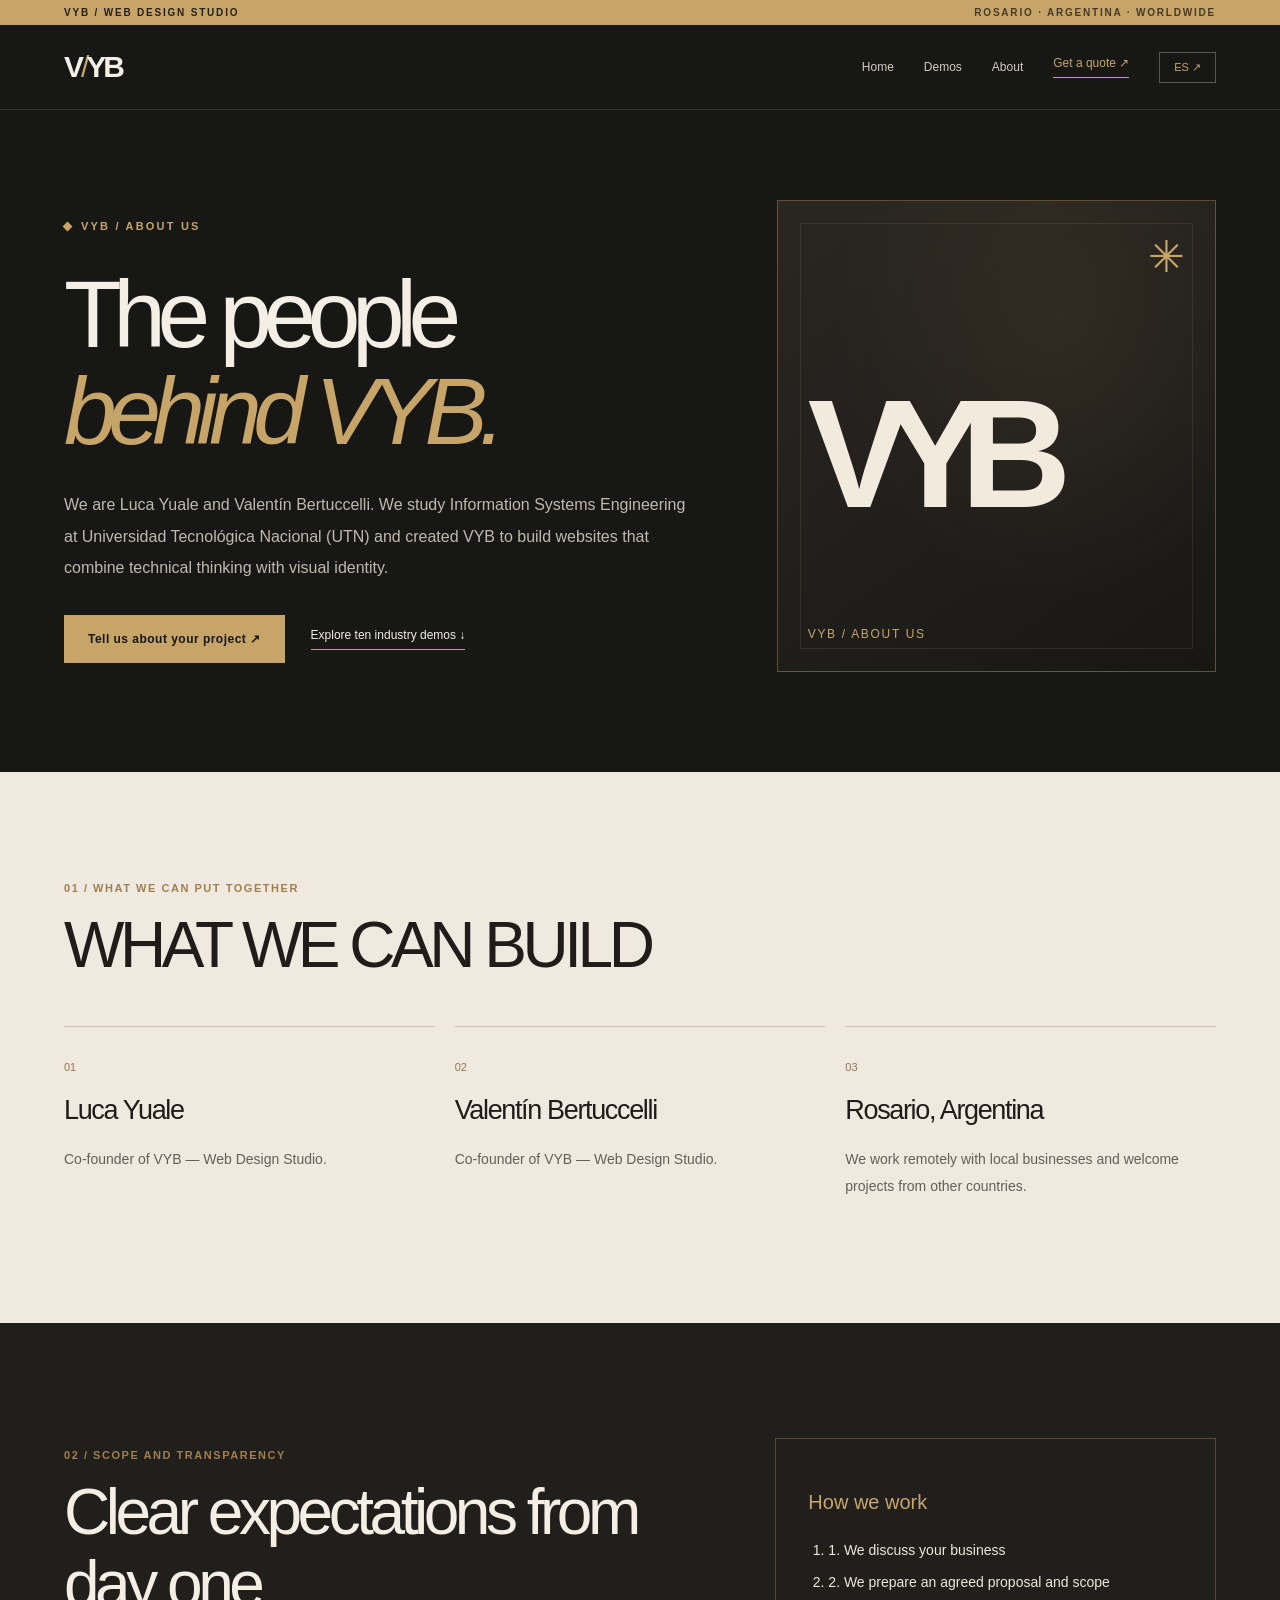
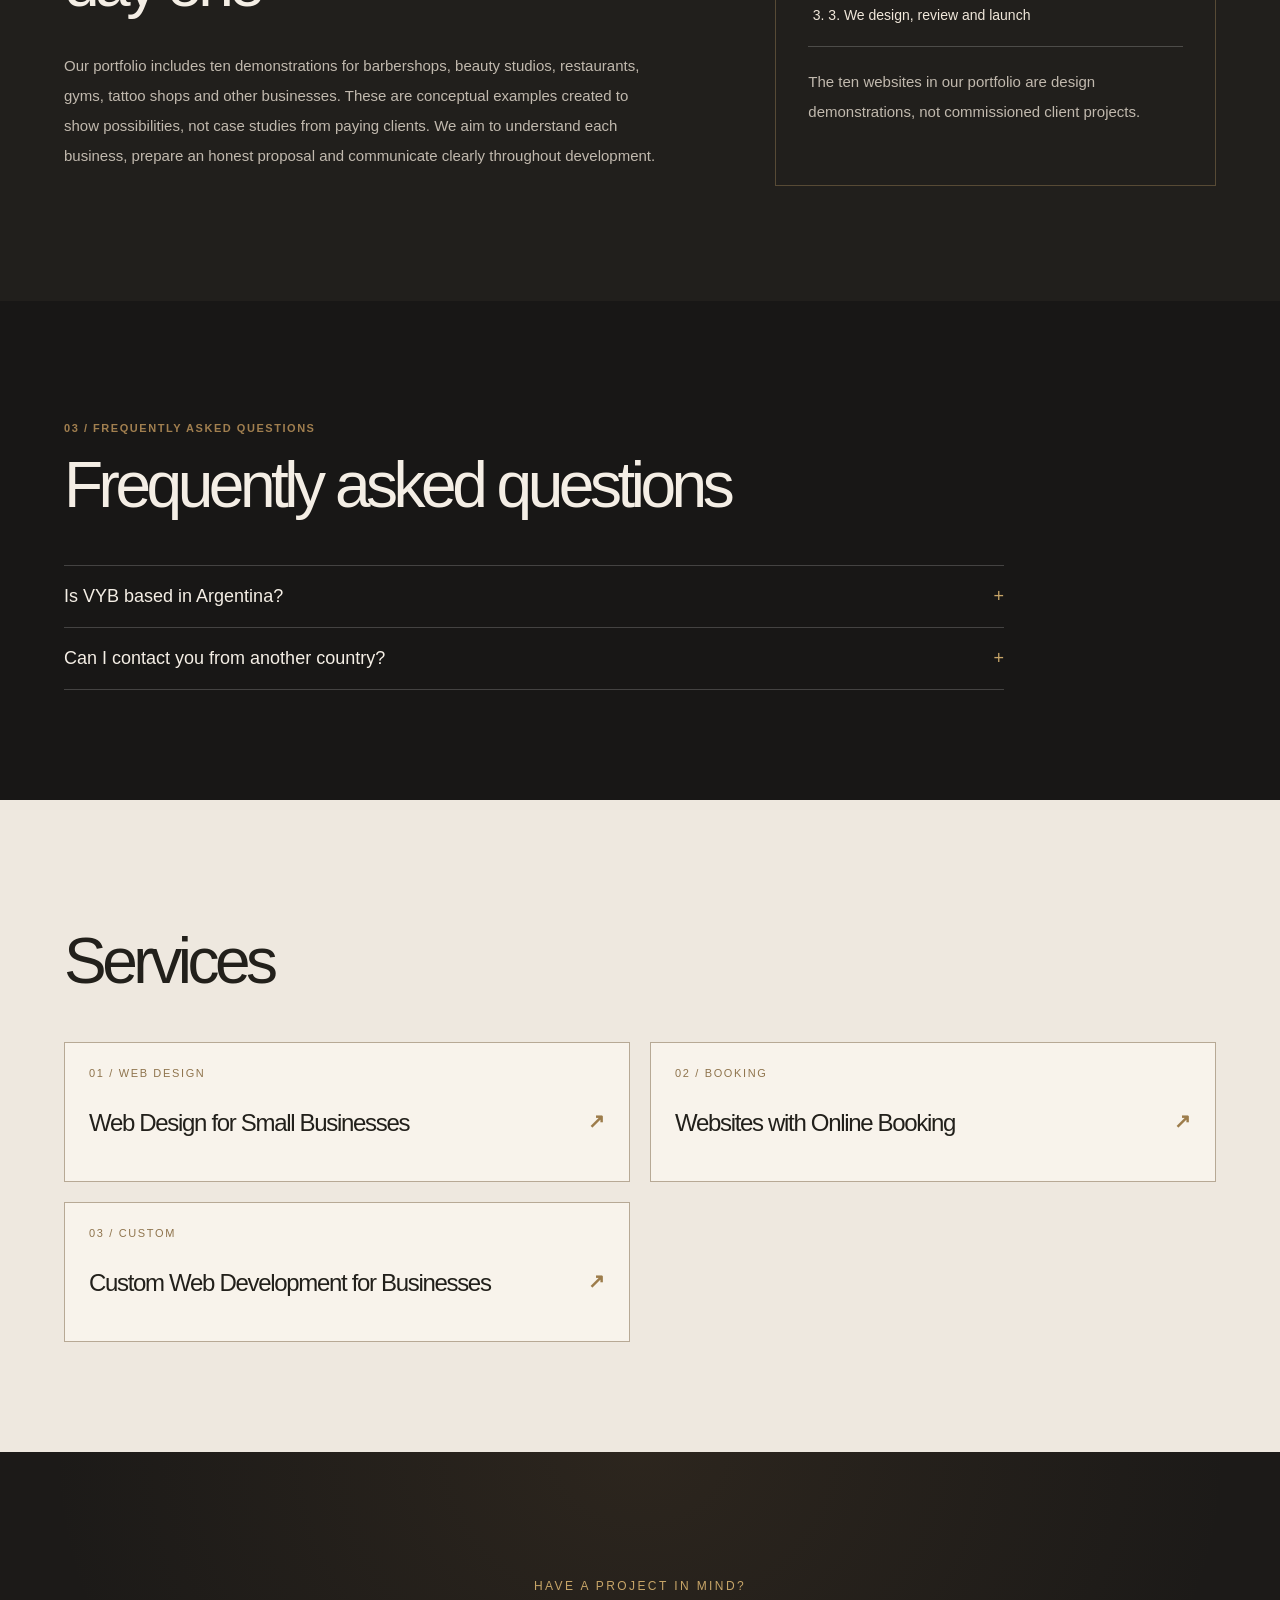
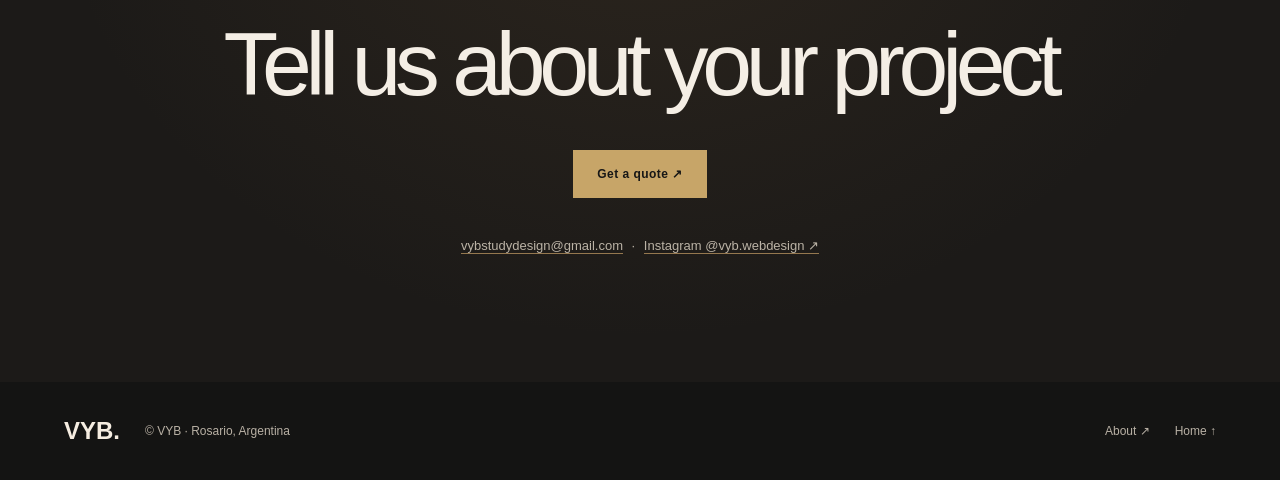
==== en/about/index.html @ a6c83844 "Add files via upload" ====
<!doctype html>
<html lang="en">
<head>
  <meta charset="utf-8">
  <meta name="viewport" content="width=device-width, initial-scale=1">
  <title>About VYB — Luca Yuale &amp; Valentín Bertuccelli</title>
  <meta name="description" content="Meet Luca Yuale and Valentín Bertuccelli, founders of VYB Web Design Studio in Rosario, Argentina and Systems Engineering students at UTN.">
  <meta name="robots" content="index,follow,max-image-preview:large">
  <meta name="theme-color" content="#171716">
  <link rel="canonical" href="https://vyb.vybstudydesign.workers.dev/en/about/">
  <link rel="alternate" hreflang="es" href="https://vyb.vybstudydesign.workers.dev/es/nosotros/">
  <link rel="alternate" hreflang="en" href="https://vyb.vybstudydesign.workers.dev/en/about/">
  <meta property="og:type" content="website">
  <meta property="og:site_name" content="VYB — Web Design Studio">
  <meta property="og:title" content="About VYB — Luca Yuale &amp; Valentín Bertuccelli">
  <meta property="og:description" content="Meet Luca Yuale and Valentín Bertuccelli, founders of VYB Web Design Studio in Rosario, Argentina and Systems Engineering students at UTN.">
  <meta property="og:url" content="https://vyb.vybstudydesign.workers.dev/en/about/">
  <meta property="og:image" content="https://vyb.vybstudydesign.workers.dev/assets/vyb-logo-email.png">
  <meta property="og:locale" content="en_US">
  <meta name="twitter:card" content="summary_large_image">
  <link rel="icon" href="/assets/favicon.svg" type="image/svg+xml">
  <link rel="stylesheet" href="/seo-pages.css">
  <script type="application/ld+json">{"@context":"https://schema.org","@type":"AboutPage","name":"About VYB — Luca Yuale & Valentín Bertuccelli","url":"https://vyb.vybstudydesign.workers.dev/en/about/","description":"Meet Luca Yuale and Valentín Bertuccelli, founders of VYB Web Design Studio in Rosario, Argentina and Systems Engineering students at UTN.","inLanguage":"en","isPartOf":{"@type":"WebSite","name":"VYB — Web Design Studio","url":"https://vyb.vybstudydesign.workers.dev/"},"publisher":{"@type":"Organization","name":"VYB — Web Design Studio","url":"https://vyb.vybstudydesign.workers.dev/"}}</script>
</head>
<body>
  <a class="sr-skip" href="#main">Skip to content</a>
  <div class="seo-topbar">VYB / WEB DESIGN STUDIO <span>ROSARIO · ARGENTINA · WORLDWIDE</span></div>
  <header class="seo-header">
    <a class="seo-logo" href="/" aria-label="VYB - Home">V<span>/</span>YB</a>
    <nav aria-label="Navigation"><a href="/">Home</a><a href="/#proyectos">Demos</a><a href="/en/about/">About</a><a class="seo-nav-cta" href="/#contacto">Get a quote ↗</a></nav>
    <a class="seo-language" lang="es" hreflang="es" href="/es/nosotros/" aria-label="Versión en español">ES ↗</a>
  </header>
  <main id="main">
    <section class="seo-hero">
      <div class="seo-hero-copy"><p class="seo-eyebrow"><span></span>VYB / ABOUT US</p><h1>The people<br><em>behind VYB.</em></h1><p class="seo-lede">We are Luca Yuale and Valentín Bertuccelli. We study Information Systems Engineering at Universidad Tecnológica Nacional (UTN) and created VYB to build websites that combine technical thinking with visual identity.</p>
        <div class="seo-buttons"><a class="seo-button" href="/#contacto">Tell us about your project ↗</a><a class="seo-text-link" href="/#proyectos">Explore ten industry demos ↓</a></div></div>
      <div class="seo-hero-art" aria-hidden="true"><div class="seo-frame"><span class="seo-art-star">✳</span><span class="seo-art-vyb">VYB</span><span class="seo-art-number">VYB / ABOUT US</span><span class="seo-art-stripe"></span></div></div>
    </section>
    <section class="seo-features"><div class="seo-section-label">01 / What we can put together</div><h2>WHAT WE CAN BUILD</h2><div class="seo-feature-grid"><article class="seo-feature"><span>01</span><h3>Luca Yuale</h3><p>Co-founder of VYB — Web Design Studio.</p></article>
<article class="seo-feature"><span>02</span><h3>Valentín Bertuccelli</h3><p>Co-founder of VYB — Web Design Studio.</p></article>
<article class="seo-feature"><span>03</span><h3>Rosario, Argentina</h3><p>We work remotely with local businesses and welcome projects from other countries.</p></article></div></section>
    <section class="seo-process"><div><p class="seo-section-label">02 / Scope and transparency</p><h2>Clear expectations from day one</h2><p>Our portfolio includes ten demonstrations for barbershops, beauty studios, restaurants, gyms, tattoo shops and other businesses. These are conceptual examples created to show possibilities, not case studies from paying clients. We aim to understand each business, prepare an honest proposal and communicate clearly throughout development.</p></div><div class="seo-steps"><h3>How we work</h3><ol><li>1. We discuss your business</li>
<li>2. We prepare an agreed proposal and scope</li>
<li>3. We design, review and launch</li></ol><p class="seo-disclaimer">The ten websites in our portfolio are design demonstrations, not commissioned client projects.</p></div></section>
    <section class="seo-faq"><p class="seo-section-label">03 / Frequently asked questions</p><h2>Frequently asked questions</h2><div class="seo-faq-list"><details><summary>Is VYB based in Argentina?<span aria-hidden="true">+</span></summary><p>Yes. VYB is an independent web design studio founded in Rosario, Santa Fe, Argentina.</p></details>
<details><summary>Can I contact you from another country?<span aria-hidden="true">+</span></summary><p>Yes. We can discuss and quote remote projects for businesses in Argentina and abroad.</p></details></div></section>
    <section class="seo-related"><h2>Services</h2><div class="seo-related-grid"><a class="seo-service-link" href="/en/web-design/"><span>01 / WEB DESIGN</span><strong>Web Design for Small Businesses</strong><b aria-hidden="true">↗</b></a>
<a class="seo-service-link" href="/en/online-booking/"><span>02 / BOOKING</span><strong>Websites with Online Booking</strong><b aria-hidden="true">↗</b></a>
<a class="seo-service-link" href="/en/custom-web-development/"><span>03 / CUSTOM</span><strong>Custom Web Development for Businesses</strong><b aria-hidden="true">↗</b></a></div></section>
    <section class="seo-final"><p>Have a project in mind?</p><h2>Tell us about your project</h2><a class="seo-button" href="/#contacto">Get a quote ↗</a><p class="seo-mail"><a href="mailto:vybstudydesign@gmail.com">vybstudydesign@gmail.com</a> · <a href="https://www.instagram.com/vyb.webdesign/" rel="noopener noreferrer" target="_blank">Instagram @vyb.webdesign ↗</a></p></section>
  </main>
  <footer class="seo-footer"><a href="/">VYB.</a><span>© VYB · Rosario, Argentina</span><a href="/en/about/">About ↗</a><a href="/">Home ↑</a></footer>
</body>
</html>
---- seo-pages.css ----
/* VYB editorial microsite: fast static HTML for crawlers and visitors. */
:root{--ink:#171716;--ink2:#211f1c;--paper:#f4eee5;--gold:#c7a568;--muted:#aaa399;color-scheme:dark;scroll-behavior:smooth}
*{box-sizing:border-box}body{margin:0;background:var(--ink);color:var(--paper);font-family:Arial,Helvetica,sans-serif;-webkit-font-smoothing:antialiased}a{color:inherit;text-decoration:none}a:hover{color:var(--gold)}button,a{outline-offset:4px}em{font-style:italic;color:var(--gold);font-weight:400}
.sr-skip{position:fixed;transform:translateY(-160%);z-index:40;top:0;left:0;background:#fff;color:#111;padding:15px}.sr-skip:focus{transform:none}
.seo-topbar{display:flex;justify-content:space-between;align-items:center;padding:7px 5%;background:var(--gold);color:#252017;font-size:10px;letter-spacing:.18em;font-weight:700}.seo-topbar span{opacity:.8}
.seo-header{padding:0 5%;height:85px;display:flex;align-items:center;gap:30px;border-bottom:1px solid #ffffff1b}.seo-logo{font-size:30px;font-weight:700;letter-spacing:-.1em;line-height:1}.seo-logo span{color:var(--gold);font-weight:300}.seo-header nav{display:flex;gap:30px;align-items:center;margin-left:auto}.seo-header nav a{font-size:12px;color:#d3cbc1}.seo-header nav .seo-nav-cta{color:var(--gold);border-bottom:1px solid var(--gold);padding-bottom:7px}.seo-language{padding:8px 14px;border:1px solid #ffffff46;font-size:11px;color:var(--gold);white-space:nowrap}
.seo-hero{max-width:1500px;margin:auto;padding:90px 5% 100px;min-height:580px;display:grid;grid-template-columns:1.18fr .82fr;gap:7%;align-items:center}.seo-eyebrow{letter-spacing:.2em;color:var(--gold);font-size:11px;font-weight:700;display:flex;gap:10px;align-items:center}.seo-eyebrow span{width:7px;height:7px;background:var(--gold);transform:rotate(45deg)}.seo-hero h1{font-size:clamp(52px,7.4vw,110px);line-height:1.02;letter-spacing:-.09em;font-weight:500;margin:34px 0 30px;max-width:850px}.seo-lede{font-size:16px;line-height:1.95;color:#c1b9ae;max-width:650px}.seo-buttons{display:flex;align-items:center;gap:26px;flex-wrap:wrap;margin-top:32px}.seo-button{display:inline-flex;padding:17px 24px;background:var(--gold);color:#171716;font-size:12px;letter-spacing:.04em;font-weight:700;align-items:center;min-height:48px}.seo-button:hover{background:#e0c797;color:#171716}.seo-text-link{font-size:12px;border-bottom:1px solid var(--gold);padding-bottom:7px}.seo-hero-art{min-height:420px;display:grid;place-items:center}.seo-frame{width:100%;aspect-ratio:.93;max-height:530px;border:1px solid #b18f5e70;background:radial-gradient(ellipse at 65% 25%,#81653b26,transparent 56%),linear-gradient(145deg,#2a2722,#181716);position:relative;padding:30px;display:flex;flex-direction:column;justify-content:space-between}.seo-art-vyb{font-size:clamp(95px,12vw,190px);letter-spacing:-.17em;line-height:1;font-weight:800;color:#f3eade}.seo-art-star{font-size:44px;color:var(--gold);align-self:end}.seo-art-number{font-size:12px;color:var(--gold);letter-spacing:.14em}.seo-art-stripe{position:absolute;top:22px;left:22px;right:22px;bottom:22px;border:1px solid #b18f5e24;pointer-events:none}
.seo-features,.seo-faq,.seo-related{padding:110px max(5%,calc((100vw - 1400px)/2));}.seo-features{background:#efe9e0;color:#201c19}.seo-section-label{color:#a17f4f;font-size:11px;font-weight:700;letter-spacing:.14em;text-transform:uppercase}.seo-features h2,.seo-process h2,.seo-faq h2,.seo-related h2{font-size:clamp(36px,5vw,66px);line-height:1.12;letter-spacing:-.07em;font-weight:500;margin:16px 0 44px}.seo-feature-grid{display:grid;grid-template-columns:repeat(3,1fr);gap:20px}.seo-feature{border-top:1px solid #8b756357;padding:30px 15px 0 0}.seo-feature>span{font-size:11px;color:#977647}.seo-feature h3{font-size:27px;letter-spacing:-.05em;font-weight:500;margin:20px 0}.seo-feature p{color:#655f58;font-size:14px;line-height:1.9}
.seo-process{padding:115px 5%;display:grid;grid-template-columns:1.15fr .85fr;gap:10%;background:#211f1c}.seo-process>div:first-child{max-width:760px}.seo-process h2{margin-bottom:30px}.seo-process>div>p:not(.seo-section-label){font-size:15px;color:#c1b9ae;line-height:2;max-width:700px}.seo-steps{border:1px solid #a88b5b66;padding:32px}.seo-steps h3{color:var(--gold);font-size:20px;font-weight:500}.seo-steps ol{padding-left:20px;line-height:2.3;color:#f0e7da;font-size:14px}.seo-disclaimer{border-top:1px solid #ffffff33;padding-top:20px;color:#a9a197;font-size:12px;line-height:1.8}
.seo-faq{background:#181716}.seo-faq-list{max-width:940px}.seo-faq details{border-top:1px solid #ffffff30;padding:20px 0}.seo-faq details:last-child{border-bottom:1px solid #ffffff30}.seo-faq summary{display:flex;justify-content:space-between;gap:22px;cursor:pointer;list-style:none;font-size:18px}.seo-faq summary::-webkit-details-marker{display:none}.seo-faq summary span{color:var(--gold)}.seo-faq details[open] summary span{transform:rotate(45deg)}.seo-faq details p{max-width:770px;line-height:1.85;color:#aaa399;font-size:14px;margin:14px 0 0}
.seo-related{background:#eee8df;color:#22201b}.seo-related-grid{display:grid;grid-template-columns:repeat(2,1fr);gap:20px}.seo-service-link{min-height:140px;padding:24px;display:grid;grid-template-columns:1fr auto;border:1px solid #b7a995;gap:10px;background:#f8f3eb}.seo-service-link span{grid-column:1/-1;color:#8f744d;font-size:11px;letter-spacing:.15em}.seo-service-link strong{font-size:24px;font-weight:500;letter-spacing:-.055em}.seo-service-link b{color:#9d7c4b;font-size:20px}
.seo-final{text-align:center;padding:115px 5% 110px;background:radial-gradient(ellipse at 50% 0,#7f603b2a,transparent 65%),#1c1a18}.seo-final>p:first-child{color:var(--gold);font-size:12px;letter-spacing:.2em;text-transform:uppercase}.seo-final h2{font-size:clamp(45px,7vw,90px);letter-spacing:-.07em;font-weight:500;margin:20px 0 34px}.seo-mail{margin-top:35px;font-size:13px;color:#bbb3a6;line-height:2}.seo-mail a{border-bottom:1px solid #95784f;margin:0 5px}.seo-footer{display:flex;align-items:center;gap:25px;flex-wrap:wrap;justify-content:space-between;padding:35px 5%;background:#141413;font-size:12px;color:#b9b1a5}.seo-footer>a:first-child{font-size:24px;font-weight:700;color:#f5ede1}.seo-footer>span{margin-right:auto}
@media(max-width:900px){.seo-hero{grid-template-columns:1fr}.seo-hero-art{min-height:230px}.seo-frame{max-width:600px;aspect-ratio:1.8}.seo-art-vyb{font-size:105px}.seo-feature-grid{grid-template-columns:1fr;gap:12px}.seo-process{grid-template-columns:1fr}.seo-related-grid{grid-template-columns:1fr}.seo-hero h1{font-size:clamp(48px,9vw,88px)}}
@media(max-width:650px){.seo-topbar span{display:none}.seo-header{gap:13px;height:auto;min-height:72px;flex-wrap:wrap;padding:14px 5%}.seo-header nav{order:3;width:100%;margin:0;justify-content:space-between;gap:12px}.seo-header nav a{font-size:11px}.seo-header nav a:nth-child(2){display:none}.seo-language{margin-left:auto}.seo-hero{padding-top:70px;padding-bottom:70px}.seo-hero h1{font-size:clamp(43px,12vw,70px)}.seo-hero-art{min-height:230px}.seo-frame{min-height:240px}.seo-art-vyb{font-size:88px}.seo-features,.seo-faq,.seo-related,.seo-process,.seo-final{padding-top:75px;padding-bottom:75px}.seo-steps{padding:22px}.seo-feature h3{font-size:25px}.seo-footer>span{flex-basis:100%}}
@media(prefers-reduced-motion:reduce){:root{scroll-behavior:auto}}
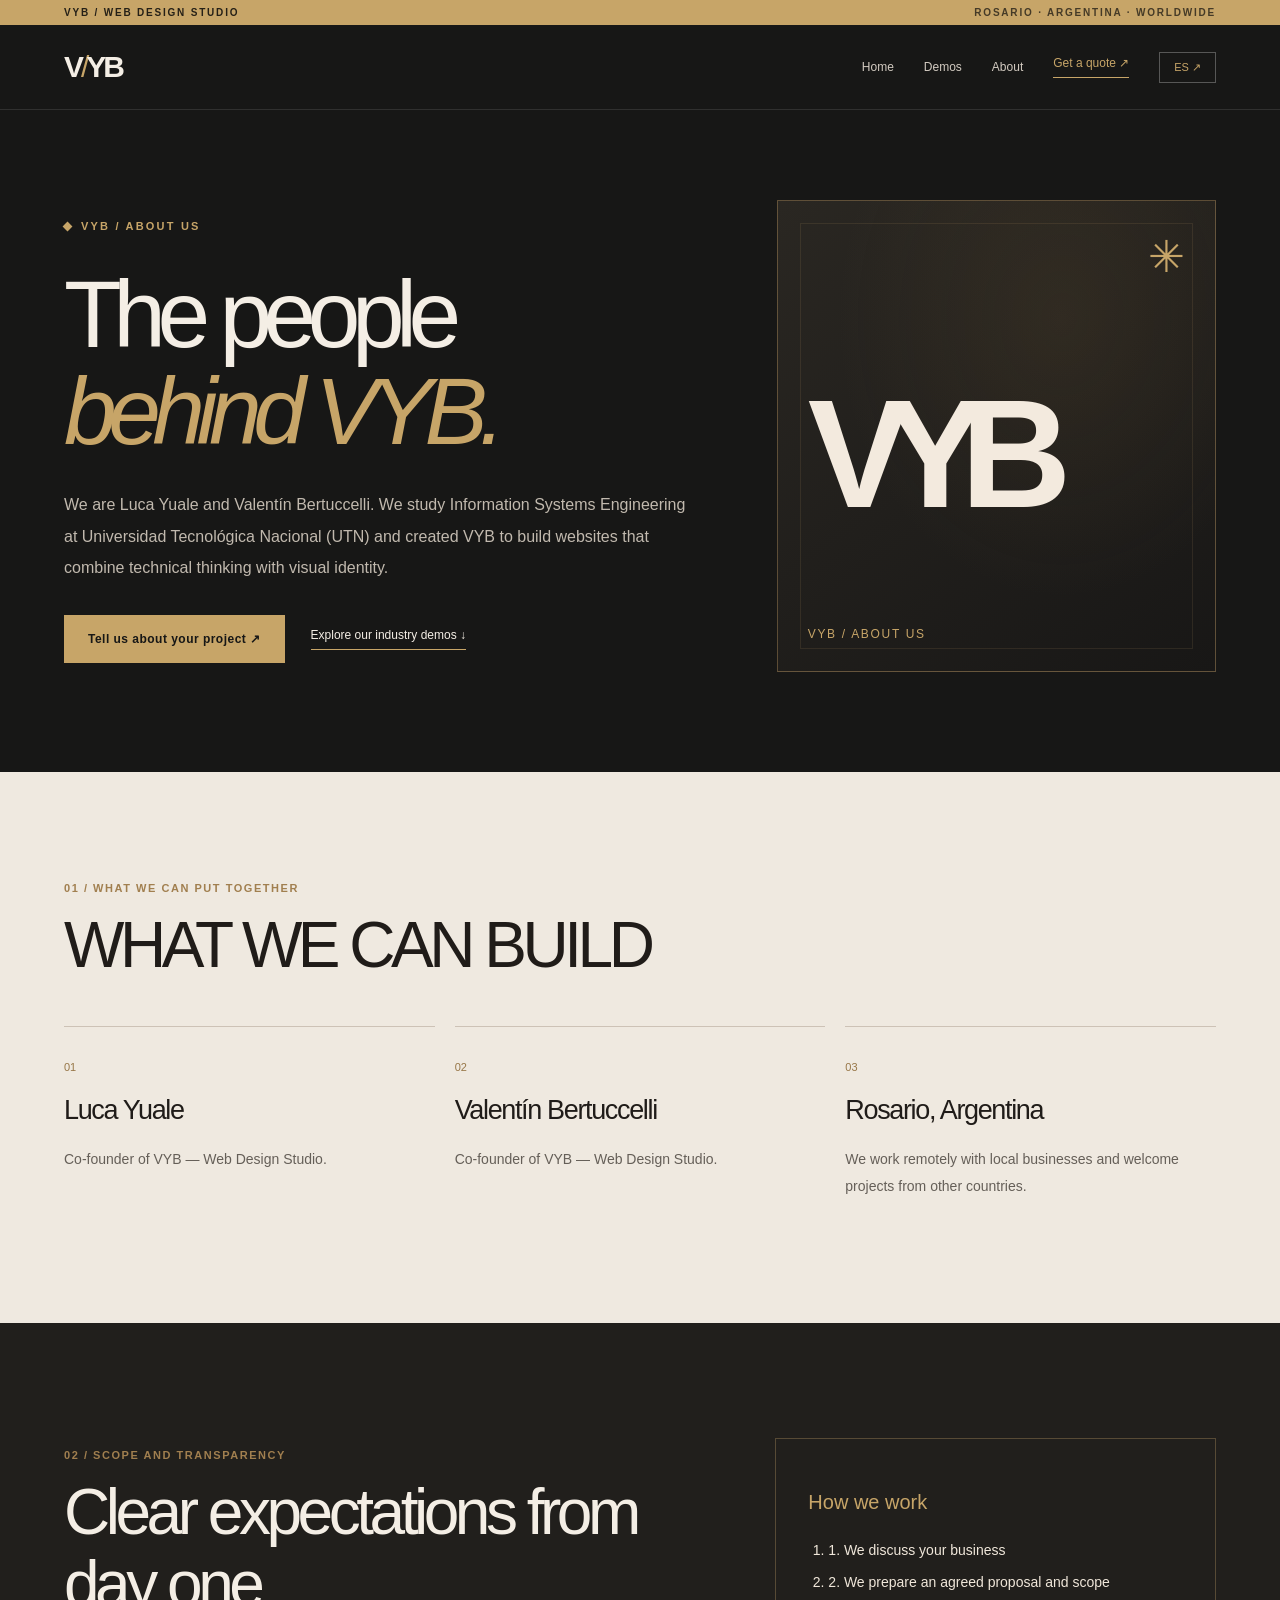
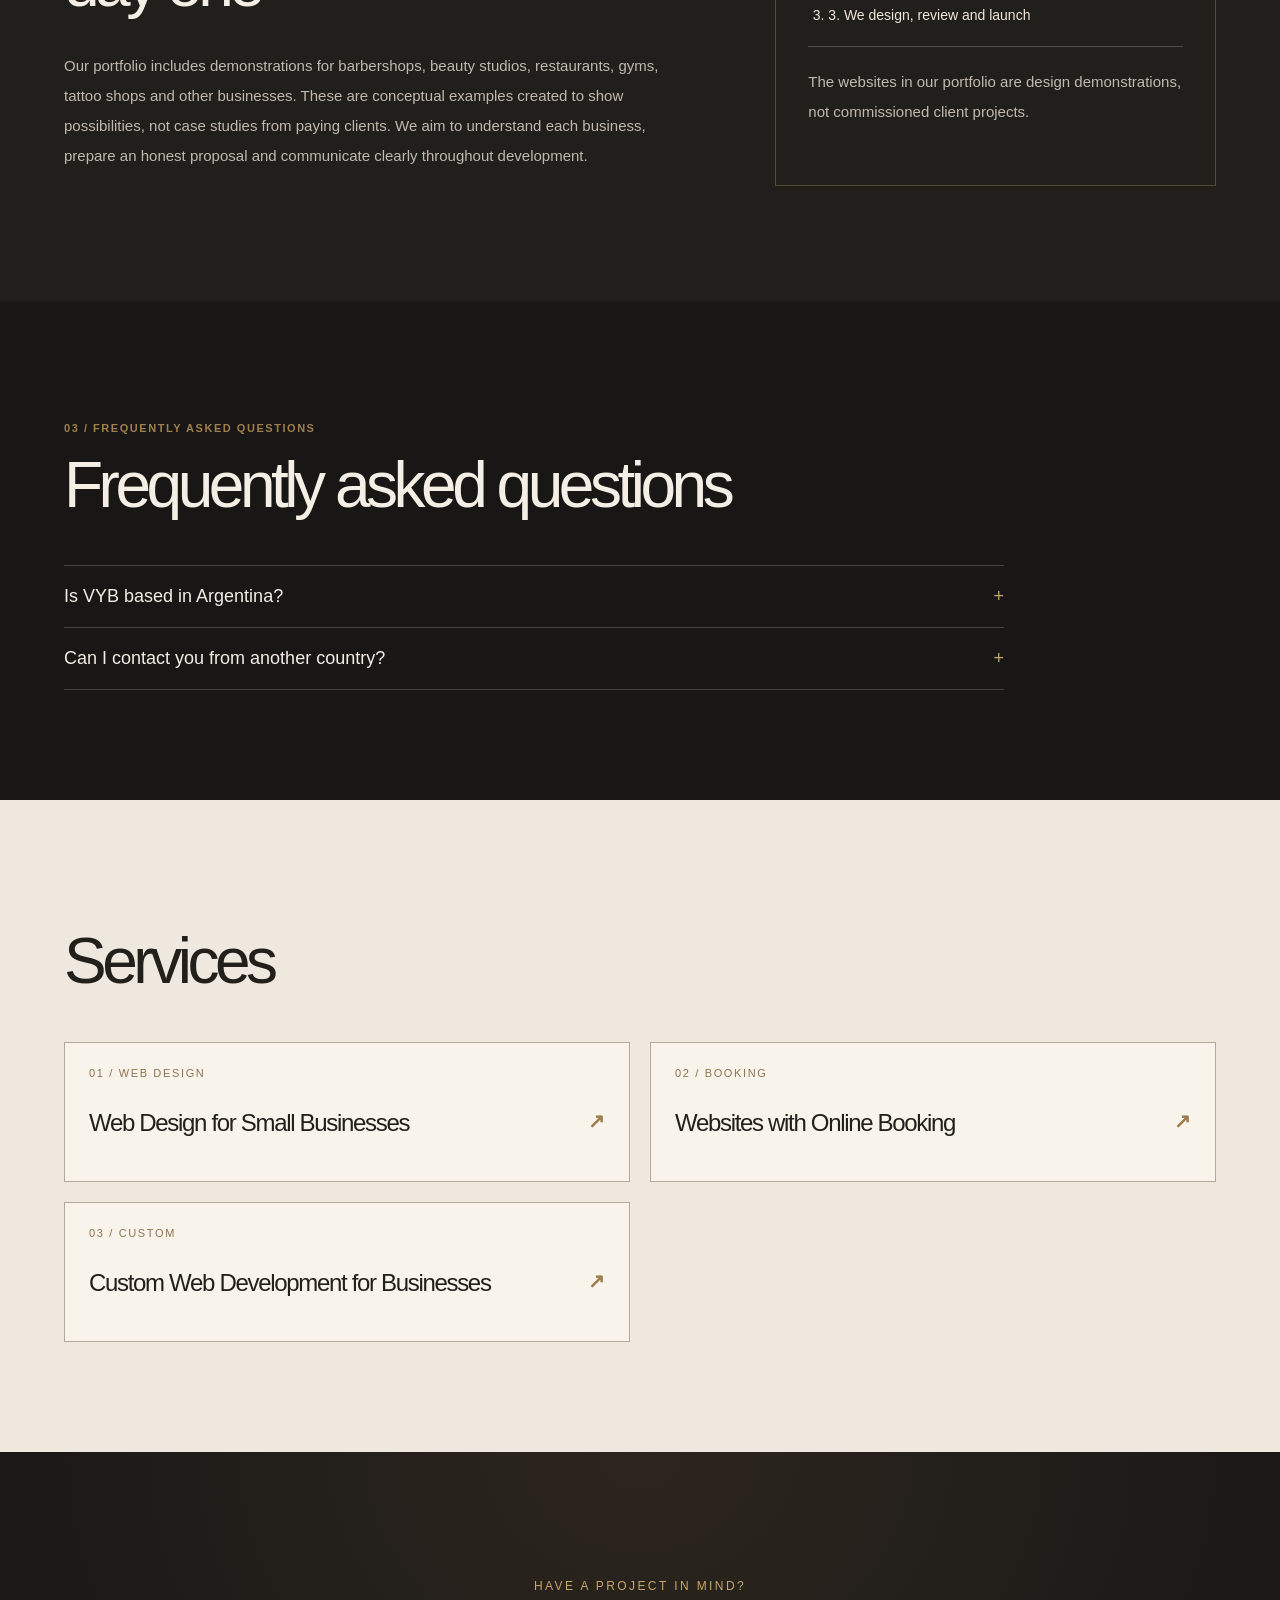
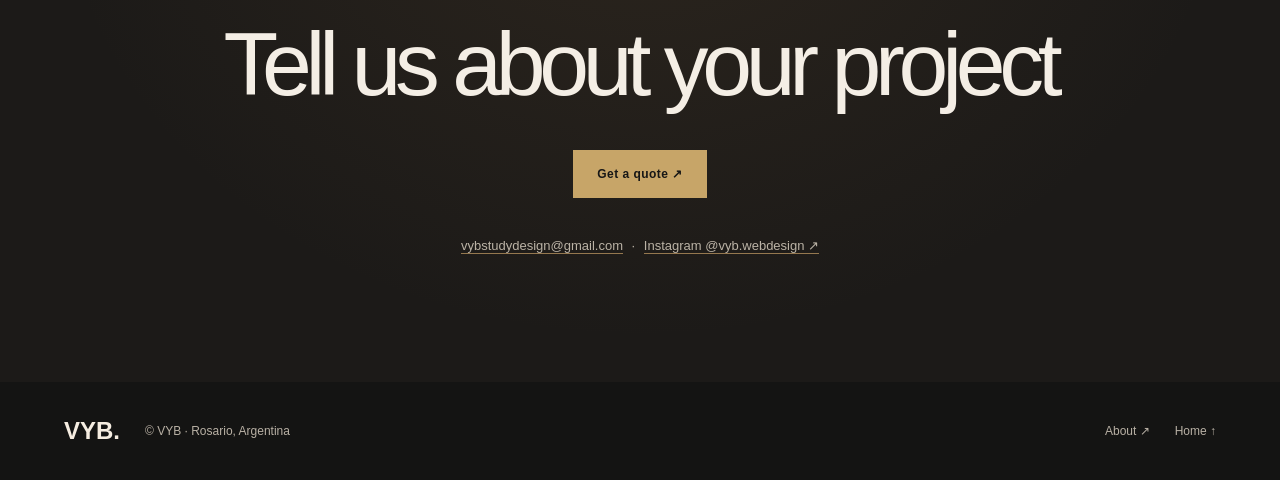
==== commit efb2cdea: "Add files via upload" ====
--- a/en/about/index.html
+++ b/en/about/index.html
@@ -1,6 +1,7 @@
 <!doctype html>
 <html lang="en">
 <head>
+  <script src="/navigation.js"></script>
   <meta charset="utf-8">
   <meta name="viewport" content="width=device-width, initial-scale=1">
   <title>About VYB — Luca Yuale &amp; Valentín Bertuccelli</title>
@@ -33,15 +34,15 @@
   <main id="main">
     <section class="seo-hero">
       <div class="seo-hero-copy"><p class="seo-eyebrow"><span></span>VYB / ABOUT US</p><h1>The people<br><em>behind VYB.</em></h1><p class="seo-lede">We are Luca Yuale and Valentín Bertuccelli. We study Information Systems Engineering at Universidad Tecnológica Nacional (UTN) and created VYB to build websites that combine technical thinking with visual identity.</p>
-        <div class="seo-buttons"><a class="seo-button" href="/#contacto">Tell us about your project ↗</a><a class="seo-text-link" href="/#proyectos">Explore ten industry demos ↓</a></div></div>
+        <div class="seo-buttons"><a class="seo-button" href="/#contacto">Tell us about your project ↗</a><a class="seo-text-link" href="/#proyectos">Explore our industry demos ↓</a></div></div>
       <div class="seo-hero-art" aria-hidden="true"><div class="seo-frame"><span class="seo-art-star">✳</span><span class="seo-art-vyb">VYB</span><span class="seo-art-number">VYB / ABOUT US</span><span class="seo-art-stripe"></span></div></div>
     </section>
     <section class="seo-features"><div class="seo-section-label">01 / What we can put together</div><h2>WHAT WE CAN BUILD</h2><div class="seo-feature-grid"><article class="seo-feature"><span>01</span><h3>Luca Yuale</h3><p>Co-founder of VYB — Web Design Studio.</p></article>
 <article class="seo-feature"><span>02</span><h3>Valentín Bertuccelli</h3><p>Co-founder of VYB — Web Design Studio.</p></article>
 <article class="seo-feature"><span>03</span><h3>Rosario, Argentina</h3><p>We work remotely with local businesses and welcome projects from other countries.</p></article></div></section>
-    <section class="seo-process"><div><p class="seo-section-label">02 / Scope and transparency</p><h2>Clear expectations from day one</h2><p>Our portfolio includes ten demonstrations for barbershops, beauty studios, restaurants, gyms, tattoo shops and other businesses. These are conceptual examples created to show possibilities, not case studies from paying clients. We aim to understand each business, prepare an honest proposal and communicate clearly throughout development.</p></div><div class="seo-steps"><h3>How we work</h3><ol><li>1. We discuss your business</li>
+    <section class="seo-process"><div><p class="seo-section-label">02 / Scope and transparency</p><h2>Clear expectations from day one</h2><p>Our portfolio includes demonstrations for barbershops, beauty studios, restaurants, gyms, tattoo shops and other businesses. These are conceptual examples created to show possibilities, not case studies from paying clients. We aim to understand each business, prepare an honest proposal and communicate clearly throughout development.</p></div><div class="seo-steps"><h3>How we work</h3><ol><li>1. We discuss your business</li>
 <li>2. We prepare an agreed proposal and scope</li>
-<li>3. We design, review and launch</li></ol><p class="seo-disclaimer">The ten websites in our portfolio are design demonstrations, not commissioned client projects.</p></div></section>
+<li>3. We design, review and launch</li></ol><p class="seo-disclaimer">The websites in our portfolio are design demonstrations, not commissioned client projects.</p></div></section>
     <section class="seo-faq"><p class="seo-section-label">03 / Frequently asked questions</p><h2>Frequently asked questions</h2><div class="seo-faq-list"><details><summary>Is VYB based in Argentina?<span aria-hidden="true">+</span></summary><p>Yes. VYB is an independent web design studio founded in Rosario, Santa Fe, Argentina.</p></details>
 <details><summary>Can I contact you from another country?<span aria-hidden="true">+</span></summary><p>Yes. We can discuss and quote remote projects for businesses in Argentina and abroad.</p></details></div></section>
     <section class="seo-related"><h2>Services</h2><div class="seo-related-grid"><a class="seo-service-link" href="/en/web-design/"><span>01 / WEB DESIGN</span><strong>Web Design for Small Businesses</strong><b aria-hidden="true">↗</b></a>
--- a/seo-pages.css
+++ b/seo-pages.css
@@ -13,3 +13,23 @@
 @media(max-width:900px){.seo-hero{grid-template-columns:1fr}.seo-hero-art{min-height:230px}.seo-frame{max-width:600px;aspect-ratio:1.8}.seo-art-vyb{font-size:105px}.seo-feature-grid{grid-template-columns:1fr;gap:12px}.seo-process{grid-template-columns:1fr}.seo-related-grid{grid-template-columns:1fr}.seo-hero h1{font-size:clamp(48px,9vw,88px)}}
 @media(max-width:650px){.seo-topbar span{display:none}.seo-header{gap:13px;height:auto;min-height:72px;flex-wrap:wrap;padding:14px 5%}.seo-header nav{order:3;width:100%;margin:0;justify-content:space-between;gap:12px}.seo-header nav a{font-size:11px}.seo-header nav a:nth-child(2){display:none}.seo-language{margin-left:auto}.seo-hero{padding-top:70px;padding-bottom:70px}.seo-hero h1{font-size:clamp(43px,12vw,70px)}.seo-hero-art{min-height:230px}.seo-frame{min-height:240px}.seo-art-vyb{font-size:88px}.seo-features,.seo-faq,.seo-related,.seo-process,.seo-final{padding-top:75px;padding-bottom:75px}.seo-steps{padding:22px}.seo-feature h3{font-size:25px}.seo-footer>span{flex-basis:100%}}
 @media(prefers-reduced-motion:reduce){:root{scroll-behavior:auto}}
+
+/* Responsive sizing: allow intrinsic logo/text sizes to shrink inside mobile grids. */
+@media(max-width:900px){
+ .seo-hero,.seo-process{grid-template-columns:minmax(0,1fr);row-gap:40px}
+ .seo-hero>*,.seo-process>*,.seo-feature-grid>*,.seo-related-grid>*{min-width:0}
+ .seo-frame{min-width:0;max-width:100%}
+ .seo-hero-copy,.seo-steps,.seo-service-link{overflow-wrap:anywhere}
+ .seo-service-link{grid-template-columns:minmax(0,1fr) auto}
+ .seo-button{max-width:100%;white-space:normal;overflow-wrap:anywhere}
+ .seo-mail a{overflow-wrap:anywhere}
+}
+@media(max-width:650px){
+ .seo-header nav{flex-wrap:wrap;min-width:0}
+ .seo-header nav a{display:inline-flex;align-items:center;min-height:44px;max-width:100%;white-space:normal}
+ .seo-header nav a:nth-child(2){display:none}
+ .seo-header nav .seo-nav-cta{padding-bottom:0}
+ .seo-language{min-height:44px;display:inline-flex;align-items:center}
+ .seo-eyebrow{overflow-wrap:anywhere}
+ .seo-eyebrow span{flex-shrink:0}
+}
